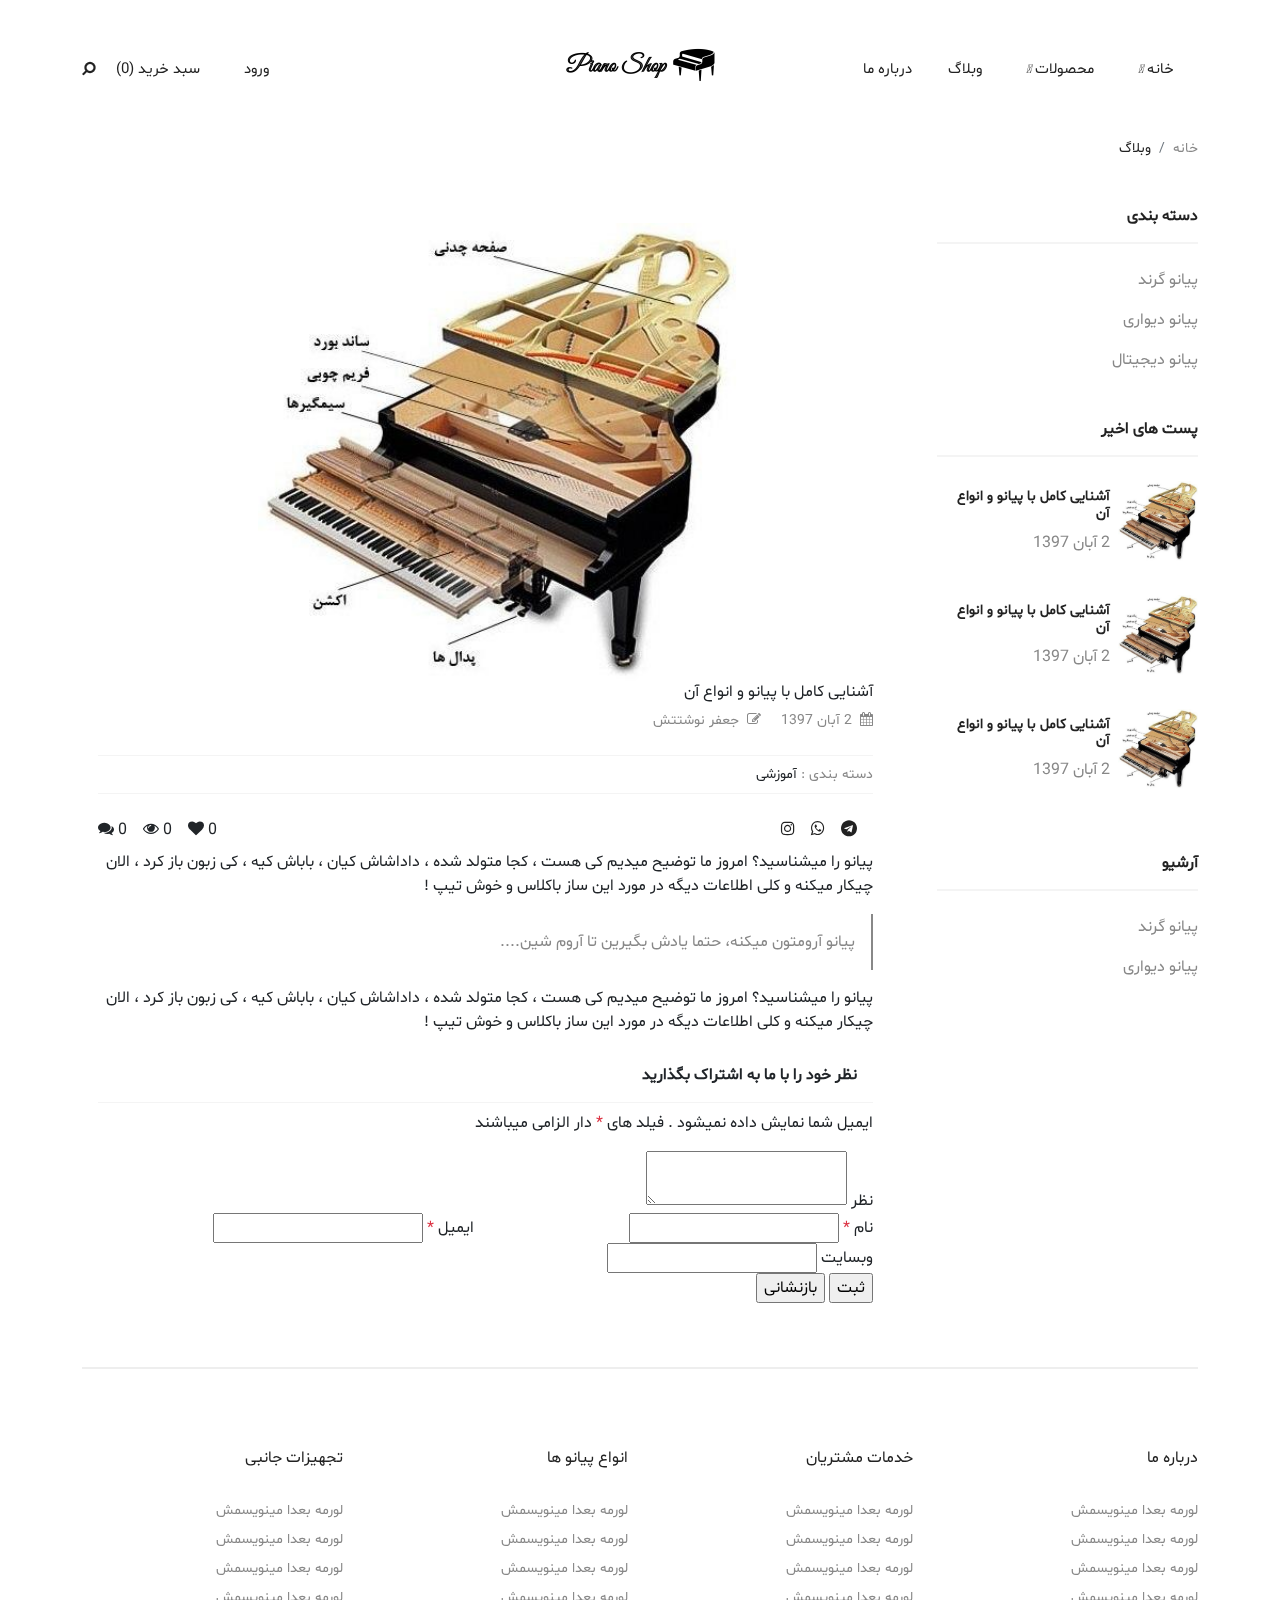
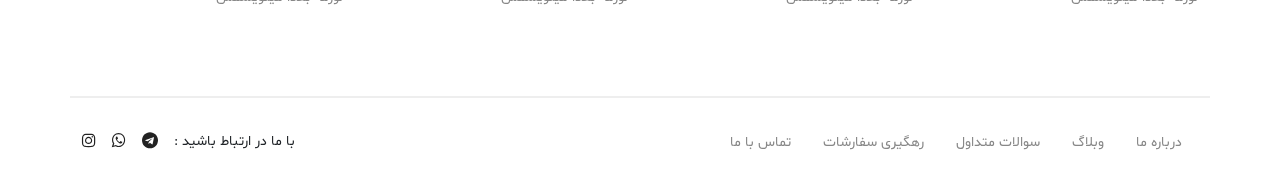
==== blogPost.html @ 102e7d86 "blog post page" ====
<!DOCTYPE html>
<html lang="ar" dir="rtl">

<head>
    <meta charset="utf-8" />
    <meta name="viewport" content="width=device-width, initial-scale=1.0">
    <link rel="stylesheet" href="https://pro.fontawesome.com/releases/v5.10.0/css/all.css" integrity="sha384-AYmEC3Yw5cVb3ZcuHtOA93w35dYTsvhLPVnYs9eStHfGJvOvKxVfELGroGkvsg+p" crossorigin="anonymous" />
    <link rel="stylesheet" href="wwwroot/css/bootstrap.min.css" rel="stylesheet" />
    <link rel="stylesheet" href="wwwroot/css/swiper-bundle.min.css" />
    <link rel="stylesheet" href="wwwroot/css/font-awesome.min.css" rel="stylesheet" />
    <link rel="stylesheet" href="wwwroot/css/starrr.css" rel="stylesheet" />
    <link rel="stylesheet" href="wwwroot/css/style.css" rel="stylesheet" />
    <title>خانه</title>
</head>

<body>
    <div class="container">
        <header class="row py-4 py-md-5 align-items-center position-relative">
            <nav class="col-6 col-md-5">
                <ul class="main-nav list-norm list-inline d-none d-md-block">
                    <li class="main-nav__item list-inline-item">
                        <a href="#" class="main-nav__link a-cus">
                            خانه
                            <i class="fas fa-chevron-down"></i>
                        </a>
                    </li>
                    <li class="main-nav__item list-inline-item">
                        <a href="#" class="main-nav__link a-cus">
                            محصولات
                            <i class="fas fa-chevron-down"></i>
                        </a>
                    </li>
                    <li class="main-nav__item list-inline-item">
                        <a href="#" class="main-nav__link a-cus">وبلاگ</a>
                    </li>
                    <li class="main-nav__item list-inline-item">
                        <a href="#" class="main-nav__link a-cus">درباره ما</a>
                    </li>
                </ul>
                <ul class="main-nav-mobile  list-norm  d-block d-md-none pb-5">
                    <li class="main-nav__item d-flex justify-content-evenly align-items-center py-4">
                        <i class="fas fa-times" id="btnCloseMobileNav"></i>
                        <img src="./wwwroot/img/logo-dark.png" alt="piano shop">
                    </li>
                    <li class="main-nav__item">
                        <a href="#" class="main-nav__link a-cus">
                            خانه
                            <i class="fas fa-chevron-down"></i>
                        </a>
                    </li>
                    <li class="main-nav__item">
                        <a href="#" class="main-nav__link a-cus">
                            محصولات
                            <i class="fas fa-chevron-down"></i>
                        </a>
                    </li>
                    <li class="main-nav__item">
                        <a href="#" class="main-nav__link a-cus">وبلاگ</a>
                    </li>
                    <li class="main-nav__item">
                        <a href="#" class="main-nav__link a-cus">درباره ما</a>
                    </li>
                    <li class="main-nav__item">
                        <a href="#" class="main-nav__link a-cus">ورود</a>
                    </li>
                    <li class="main-nav__item">
                        <a href="#" class="main-nav__link a-cus">
                            سبد خرید
                            (<span>0</span>)
                        </a>
                    </li>
                </ul>
                <a href="#" class="text-dark a-cus"><i class="fas fa-bars mx-3 hamber-icon d-block d-md-none"
                        id="hamberIcon"></i></a>
            </nav>
            <div class="col-6 col-md-2">
                <h1 class="logo-wrapper">
                    <img src="./wwwroot/img/logo-dark.png" alt="Piano shop" class="logo-wrapper__img d-block m-auto">
                    <span class="visually-hidden">piano shop</span>
                </h1>
            </div>
            <div class="col-12 col-md-5 d-none d-md-block">
                <ul class="main-nav list-norm list-inline text-start">
                    <li class="main-nav__item list-inline-item">
                        <a href="#" class="main-nav__link a-cus">ورود</a>
                    </li>
                    <li class="main-nav__item list-inline-item">
                        <a href="#" class="main-nav__link a-cus">
                            سبد خرید
                            (<span>0</span>)
                        </a>
                    </li>
                    <li class="main-nav__item list-inline-item">
                        <img src="./wwwroot/img/search.png" alt="">
                    </li>
                </ul>
            </div>
        </header>
        <div>
            <nav aria-label="breadcrumb">
                <ol class="breadcrumb breadcrumb-custom">
                    <li class="breadcrumb-item breadcrumb-custom__item " aria-current="page">خانه</li>
                    <li class="breadcrumb-item breadcrumb-custom__item active" aria-current="page">وبلاگ</li>
                </ol>
            </nav>
            <section class="row">
                <aside class="col-12 col-md-3">
                    <div class="widget">
                        <h3 class="widget__title">دسته بندی</h3>
                        <ul class="widget-list list-norm">
                            <li class="widget-list__item">
                                <a href="#" class="widget-list__link a-cus">پیانو گرند</a>
                            </li>
                            <li class="widget-list__item">
                                <a href="#" class="widget-list__link a-cus">پیانو دیواری</a>
                            </li>
                            <li class="widget-list__item">
                                <a href="#" class="widget-list__link a-cus">پیانو دیجیتال</a>
                            </li>
                        </ul>
                    </div>
                    <div class="widget">
                        <h3 class="widget__title">پست های اخیر</h3>
                        <ul class="widget-list list-norm">
                            <li class="widget-list__item">
                                <a href="#" class="widget-list__link a-cus">
                                    <figure class="d-flex">
                                        <img src="./wwwroot/img/piano.jpg" class="img-fluid widget-list__img">
                                        <figcaption class="widget-list__text d-flex flex-column justify-content-center p-2">
                                            <h3 class="widget-list__title">آشنایی کامل با پیانو و انواع آن</h3>
                                            <time class="widget-list__desc">2 آبان 1397</time>
                                        </figcaption>
                                    </figure>
                                </a>
                            </li>
                            <li class="widget-list__item">
                                <a href="#" class="widget-list__link a-cus">
                                    <figure class="d-flex">
                                        <img src="./wwwroot/img/piano.jpg" class="img-fluid widget-list__img">
                                        <figcaption class="widget-list__text d-flex flex-column justify-content-center p-2">
                                            <h3 class="widget-list__title">آشنایی کامل با پیانو و انواع آن</h3>
                                            <time class="widget-list__desc">2 آبان 1397</time>
                                        </figcaption>
                                    </figure>
                                </a>
                            </li>
                            <li class="widget-list__item">
                                <a href="#" class="widget-list__link a-cus">
                                    <figure class="d-flex">
                                        <img src="./wwwroot/img/piano.jpg" class="img-fluid widget-list__img">
                                        <figcaption class="widget-list__text d-flex flex-column justify-content-center p-2">
                                            <h3 class="widget-list__title">آشنایی کامل با پیانو و انواع آن</h3>
                                            <time class="widget-list__desc">2 آبان 1397</time>
                                        </figcaption>
                                    </figure>
                                </a>
                            </li>
                        </ul>
                    </div>
                    <div class="widget">
                        <h3 class="widget__title">آرشیو</h3>
                        <ul class="widget-list list-norm">
                            <li class="widget-list__item">
                                <a href="#" class="widget-list__link a-cus">پیانو گرند</a>
                            </li>
                            <li class="widget-list__item">
                                <a href="#" class="widget-list__link a-cus">پیانو دیواری</a>
                            </li>
                        </ul>
                    </div>
                </aside>
                <main class="col-12 col-md-9">
                    <div class="row">
                        <div class="col-12 ">
                            <article class="mb-5 mt-md-0">
                                <figure class="blog-post p-3 d-flex flex-column ">
                                    <img src="./wwwroot/img/piano.jpg" alt="ساختار و عملکرد فنی پیانو" class="blog-post__img">
                                    <figcaption class="blog-post__text me-4">
                                        <h2 class="blog-post__title">آشنایی کامل با پیانو و انواع آن</h2>
                                        <p class="blog-post__info mt-2 mb-4">
                                            <time class="blog-post__info-time ms-3">
                                                <i class="fa fa-calendar"></i>
                                                <span class="blog-post__info-text me-1">2 آبان 1397</span>
                                            </time>
                                            <span class="blog-post__info-editor ms-3">
                                                <i class="fa fa-edit"></i>
                                                <span class="blog-post__info-text me-1">جعفر نوشتتش</span>
                                            </span>
                                        </p>
                                        <p class="blog-post__cat-wrapper">
                                            دسته بندی :
                                            <span class="text-dark">آموزشی</span>
                                        </p>
                                        <div class="blog-post__add-info d-flex justify-content-between align-items-center py-2">
                                            <ul class="bottom-footer-left  d-flex align-items-center justify-content-center justify-content-md-start list-norm">
                                                <li class="bottom-footer-left__item">
                                                    <a href="#" class="a-cus bottom-footer-left__link"><i
                                                            class="fa fa-telegram" aria-hidden="true"></i></a>
                                                </li>
                                                <li class="bottom-footer-left__item bottom-footer-left__link">
                                                    <a href="#" class="a-cus"><i class="fa fa-whatsapp"
                                                            aria-hidden="true"></i></a>
                                                </li>
                                                <li class="bottom-footer-left__item bottom-footer-left__link">
                                                    <a href="#" class="a-cus"><i class="fa fa-instagram"
                                                            aria-hidden="true"></i></a>
                                                </li>
                                            </ul>
                                            <ul class="list-norm d-flex">
                                                <li class="pe-3">
                                                    <span>0</span>
                                                    <i class="fa fa-heart"></i>
                                                </li>
                                                <li class="pe-3">
                                                    <span>0</span>
                                                    <i class="fa fa-eye"></i>
                                                </li>
                                                <li class="pe-3">
                                                    <span>0</span>
                                                    <i class="fa fa-comments"></i>
                                                </li>
                                            </ul>
                                        </div>
                                        <p class="blog-post__para"> پیانو را میشناسید؟ امروز ما توضیح میدیم کی هست ، کجا متولد شده ، داداشاش کیان ، باباش کیه ، کی زبون باز کرد ، الان چیکار میکنه و کلی اطلاعات دیگه در مورد این ساز باکلاس و خوش تیپ !</p>
                                        <blockquote class="blog-post__quote">
                                            پیانو آرومتون میکنه، حتما یادش بگیرین تا آروم شین....
                                        </blockquote>
                                        <p class="blog-post__para"> پیانو را میشناسید؟ امروز ما توضیح میدیم کی هست ، کجا متولد شده ، داداشاش کیان ، باباش کیه ، کی زبون باز کرد ، الان چیکار میکنه و کلی اطلاعات دیگه در مورد این ساز باکلاس و خوش تیپ !</p>
                                        <section class="comment">
                                            <h3 class="comment__header"> نظر خود را با ما به اشتراک بگذارید</h3>
                                            <p>ایمیل شما نمایش داده نمیشود . فیلد های <span class="text-danger">*</span> دار الزامی میباشند</p>
                                            <form action="" method="post" class="row">
                                                <div class="col-12">
                                                    <label for="frm-comment__comment">نظر </label>
                                                    <textarea name="frm-comment__comment" id="frm-comment__comment"></textarea>
                                                </div>
                                                <div class="col-12 col-md-6">
                                                    <label for="frm-comment__name">نام <span class="text-danger">*</span></label>
                                                    <input type="text" name="frm-comment__name" id="frm-comment__name">
                                                </div>
                                                <div class="col-12 col-md-6">
                                                    <label for="frm-comment__email">ایمیل <span class="text-danger">*</span></label>
                                                    <input type="email" name="frm-comment__email" id="frm-comment__email">
                                                </div>
                                                <div class="col-12 col-md-6">
                                                    <label for="frm-comment__website">وبسایت</label>
                                                    <input type="text" name="frm-comment__website" id="frm-comment__website">
                                                </div>
                                                <div class="col-12">
                                                    <input type="submit" value="ثبت">
                                                    <input type="reset" value="بازنشانی">
                                                </div>
                                            </form>
                                        </section>
                                    </figcaption>
                                </figure>
                            </article>
                        </div>
                    </div>
                </main>
            </section>
        </div>
        <footer>
            <section class="top-footer">
                <div class="row">
                    <div class="col-6 col-md-3 text-center text-md-end">
                        <ul class="list-norm top-footer-list mb-5 mb-md-0">
                            <li class="top-footer-list__item">
                                <h2 class="top-footer-list__title">
                                    درباره ما
                                </h2>
                            </li>
                            <li class="top-footer-list__item">
                                <a href="#" class="a-cus top-footer-list__link">
                                    لورمه بعدا مینویسمش
                                </a>
                            </li>
                            <li class="top-footer-list__item">
                                <a href="#" class="a-cus top-footer-list__link">
                                    لورمه بعدا مینویسمش
                                </a>
                            </li>
                            <li class="top-footer-list__item">
                                <a href="#" class="a-cus top-footer-list__link">
                                    لورمه بعدا مینویسمش
                                </a>
                            </li>
                            <li class="top-footer-list__item">
                                <a href="#" class="a-cus top-footer-list__link">
                                    لورمه بعدا مینویسمش
                                </a>
                            </li>
                        </ul>
                    </div>
                    <div class="col-6 col-md-3 text-center text-md-end">
                        <ul class="list-norm top-footer-list mb-5 mb-md-0">
                            <li class="top-footer-list__item">
                                <h2 class="top-footer-list__title">
                                    خدمات مشتریان
                                </h2>
                            </li>
                            <li class="top-footer-list__item">
                                <a href="#" class="a-cus top-footer-list__link">
                                    لورمه بعدا مینویسمش
                                </a>
                            </li>
                            <li class="top-footer-list__item">
                                <a href="#" class="a-cus top-footer-list__link">
                                    لورمه بعدا مینویسمش
                                </a>
                            </li>
                            <li class="top-footer-list__item">
                                <a href="#" class="a-cus top-footer-list__link">
                                    لورمه بعدا مینویسمش
                                </a>
                            </li>
                            <li class="top-footer-list__item">
                                <a href="#" class="a-cus top-footer-list__link">
                                    لورمه بعدا مینویسمش
                                </a>
                            </li>
                        </ul>
                    </div>
                    <div class="col-6 col-md-3 text-center text-md-end">
                        <ul class="list-norm top-footer-list mb-5 mb-md-0">
                            <li class="top-footer-list__item">
                                <h2 class="top-footer-list__title">
                                    انواع پیانو ها
                                </h2>
                            </li>
                            <li class="top-footer-list__item">
                                <a href="#" class="a-cus top-footer-list__link">
                                    لورمه بعدا مینویسمش
                                </a>
                            </li>
                            <li class="top-footer-list__item">
                                <a href="#" class="a-cus top-footer-list__link">
                                    لورمه بعدا مینویسمش
                                </a>
                            </li>
                            <li class="top-footer-list__item">
                                <a href="#" class="a-cus top-footer-list__link">
                                    لورمه بعدا مینویسمش
                                </a>
                            </li>
                            <li class="top-footer-list__item">
                                <a href="#" class="a-cus top-footer-list__link">
                                    لورمه بعدا مینویسمش
                                </a>
                            </li>
                        </ul>
                    </div>
                    <div class="col-6 col-md-3 text-center text-md-end">
                        <ul class="list-norm top-footer-list mb-5 mb-md-0">
                            <li class="top-footer-list__item">
                                <h2 class="top-footer-list__title">
                                    تجهیزات جانبی
                                </h2>
                            </li>
                            <li class="top-footer-list__item">
                                <a href="#" class="a-cus top-footer-list__link">
                                    لورمه بعدا مینویسمش
                                </a>
                            </li>
                            <li class="top-footer-list__item">
                                <a href="#" class="a-cus top-footer-list__link">
                                    لورمه بعدا مینویسمش
                                </a>
                            </li>
                            <li class="top-footer-list__item">
                                <a href="#" class="a-cus top-footer-list__link">
                                    لورمه بعدا مینویسمش
                                </a>
                            </li>
                            <li class="top-footer-list__item">
                                <a href="#" class="a-cus top-footer-list__link">
                                    لورمه بعدا مینویسمش
                                </a>
                            </li>
                        </ul>
                    </div>
                </div>
            </section>
            <section class="bottom-footer row">
                <div class="col-12 col-md-6">
                    <ul class="bottom-footer-right d-flex flex-wrap justify-content-center justify-content-md-start mb-4 mb-md-0 list-norm">
                        <li class="bottom-footer-right__item">
                            <a href="#" class="a-cus bottom-footer-right__link">درباره ما</a>
                        </li>
                        <li class="bottom-footer-right__item">
                            <a href="#" class="a-cus bottom-footer-right__link">وبلاگ</a>
                        </li>
                        <li class="bottom-footer-right__item">
                            <a href="#" class="a-cus bottom-footer-right__link">سوالات متداول</a>
                        </li>
                        <li class="bottom-footer-right__item">
                            <a href="#" class="a-cus bottom-footer-right__link">رهگیری سفارشات</a>
                        </li>
                        <li class="bottom-footer-right__item">
                            <a href="#" class="a-cus bottom-footer-right__link">تماس با ما</a>
                        </li>
                    </ul>
                </div>
                <div class="col-12 col-md-6">
                    <ul class="bottom-footer-left  d-flex align-items-center justify-content-center justify-content-md-end list-norm">
                        <li class="bottom-footer-left__item">
                            با ما در ارتباط باشید :
                        </li>
                        <li class="bottom-footer-left__item">
                            <a href="#" class="a-cus bottom-footer-left__link"><i class="fa fa-telegram"
                                    aria-hidden="true"></i></a>
                        </li>
                        <li class="bottom-footer-left__item bottom-footer-left__link">
                            <a href="#" class="a-cus"><i class="fa fa-whatsapp" aria-hidden="true"></i></a>
                        </li>
                        <li class="bottom-footer-left__item bottom-footer-left__link">
                            <a href="#" class="a-cus"><i class="fa fa-instagram" aria-hidden="true"></i></a>
                        </li>
                    </ul>
                </div>
            </section>
        </footer>
    </div>

    <script src="./wwwroot/js/jquery-3.6.0.min.js"></script>
    <script src="./wwwroot/js/swiper-bundle.min.js"></script>
    <script src="./wwwroot/js/starrr.js"></script>
    <script src="wwwroot/js/script.js"></script>
    <script>
    </script>
</body>

</html>
---- wwwroot/css/starrr.css ----
.starrr {
    display: inline-block;
}

.starrr a {
    font-size: 16px;
    padding: 0 1px;
    cursor: pointer;
    color: #FA9D4C;
    text-decoration: none;
}
---- wwwroot/css/style.css ----
/*---------------------|normalize|--------------------*/

:root {
    --primary-color: #222222;
    --secoundary-color: #888888;
    --primary-background-color: #f4f4f4;
    --focused-border-bottom: 1px solid #222222;
    --line-eee: 2px solid #eeeeee;
    --main-transition: 0.2s ease-in-out all;
}

@font-face {
    font-family: "IRANSansWeb";
    src: url(../font/IRANSansWeb.eot);
    src: url(../font/IRANSansWeb.eot) format("embedded-opentype"), url(../font/IRANSansWeb.woff) format("woff"), url(../font/IRANSansWeb.ttf) format("truetype");
    font-weight: 400;
    font-style: normal;
}

@font-face {
    font-family: "shabnam-bold";
    src: url(../font/Shabnam-Bold.eot);
    src: url(../font/Shabnam-Bold.eot) format("embedded-opentype"), url(../font/Shabnam-Bold.woff) format("woff"), url(../font/Shabnam-Bold.ttf) format("truetype");
    font-weight: 400;
    font-style: normal;
}

@font-face {
    font-family: "shabnam";
    src: url(../font/Shabnam.eot);
    src: url(../font/Shabnam.eot) format("embedded-opentype"), url(../font/Shabnam.woff) format("woff"), url(../font/Shabnam.ttf) format("truetype");
    font-weight: 400;
    font-style: normal;
}

html {
    box-sizing: border-box;
}

*,
*:before,
*:after {
    box-sizing: inherit;
}

*,
body {
    font-family: shabnam;
}

.img-normal {
    max-width: 100%;
    display: block;
}

.a-cus {
    text-decoration: none;
    color: inherit;
}

.a-cus:hover {
    color: inherit;
}

.btn-cus {
    display: table;
    border-bottom: 2px solid var(--primary-color);
    padding-bottom: .2rem;
}

.btn-cus--black {
    width: 150px;
    color: #fff;
    background-color: var(--primary-color);
    border: 2px solid transparent;
    transition: .2s ease-in-out all;
}

.btn-cus--black:hover.btn-cus--hover {
    color: var(--primary-color);
    background-color: transparent;
    border: 2px solid var(--primary-color);
}

.list-norm {
    list-style-type: none;
    margin: 0;
    padding: 0;
}


/*---------------------|header|--------------------*/

.main-nav__link {
    padding: 0 1rem;
    font-size: 15px;
    transition: var(--main-transition);
    color: var(--primary-color);
}

.main-nav__link:hover {
    color: var(--secoundary-color);
}

.main-nav__link>i {
    font-size: 12px;
}

.main-nav-mobile {
    position: fixed;
    top: 0;
    left: 0;
    right: 0;
    background-color: var(--primary-background-color);
    transform: translate3d(0, -100%, 0);
    border-bottom: 2px solid #dadada;
    z-index: 100;
    transition: var(--main-transition);
}

.main-nav-mobile .main-nav__link {
    display: block;
    padding: 1rem 0;
    text-align: center;
}

.hamber-icon {
    font-size: 20px;
}


/*---------------------|index page|--------------------*/


/* hero section*/

.hero {
    background-color: var(--primary-background-color);
    max-height: 629px;
    overflow: hidden;
    display: flex;
    flex-direction: column;
    justify-content: space-between;
    padding: 3rem 0;
}

.hero .swiper {
    width: 100%;
    height: 100%;
}

.hero .swiper-buttons {
    padding-top: 3rem;
}

.hero .swiper-btn-next,
.hero .swiper-btn-prev {
    font-size: 16px;
}

.hero-right {
    width: 70%;
    margin: 0 auto;
}

.hero-right__title {
    font-size: 20px;
    line-height: 2rem;
}

@media screen and (min-width: 48rem) {
    .hero-right__title {
        font-size: 30px;
        line-height: 3rem;
    }
}

.hero-right__desc {
    font-size: 13px;
    line-height: 1.5rem;
    color: #888;
}

.hero-left__img-wrapper {
    margin: 0 auto;
    width: 70%;
}


/* category section */

.cat-header-menu__link {
    color: var(--secoundary-color);
    margin: 0 0 0 1rem;
    transition: var(--main-transition);
}

.cat-header-menu__link.focused {
    border-bottom: 2px solid var(--primary-color);
    color: var(--primary-color);
}

.swiper-slider2-content {
    display: flex;
    flex-direction: column;
}

.swiper-slider2__img-wrapper {
    background-color: var(--primary-background-color);
    padding: 3rem;
    margin-bottom: 2rem;
}

.swiper-slider2__img-desc {
    top: .7rem;
}

.swiper-slider2__title {
    font-size: 16px;
    font-weight: bold;
}

.swiper-slider2__link {
    display: table;
    margin: 0 auto;
    border-bottom: 2px solid var(--primary-color);
    padding-bottom: .2rem;
}

.swiper-slider2__price {
    font-weight: bold;
}

.swiper-slider2__price-deleted {
    color: var(--secoundary-color);
    font-size: 14px;
    text-decoration: line-through;
}

.swiper-slider2__bestprice {
    font-weight: bold;
}

.starrr a {
    color: var(--primary-color);
}


/* cta */

.cta {
    padding: 2rem 6rem;
    margin: 5rem 0;
    background-color: var(--primary-background-color);
}

.cta__title {
    font-size: 20px;
    font-weight: bold;
}

.cta__desc {
    font-size: 14px;
}

.cta__img-wrapper {}

@media screen and (min-width:48rem) {
    .cta__img-wrapper {
        position: absolute;
        bottom: 0;
        width: 20rem;
    }
}


/* newsletter */

.newsletter {
    background-color: var(--primary-background-color);
    padding: 7rem 2rem;
    text-align: center;
    margin: 5rem 0;
}

.newsletter__title {
    font-weight: bolder;
    font-size: 36px;
    color: var(--primary-color);
}

.newsletter__para {
    font-size: 14px;
    color: var(--secoundary-color);
}

.newsletter-form {
    max-width: 600px;
    margin: 0 auto;
}

.newsletters-form__input {
    background-color: #fff;
    border: none;
    outline: none;
    border: 2px solid transparent;
    transition: var(--main-transition);
}

.newsletters-form__input:focus {
    border: 2px solid var(--secoundary-color);
}


/* brands */

.brands {
    margin: 5rem 0;
}

.swiper-slider3 .swiper-wrapper {
    align-items: center;
}

.swiper-slider3__img-wrapper {
    width: 160px;
    /* height: 160px; */
}

.swiper-slider3__img-wrapper img {
    filter: invert(82%) sepia(6%) saturate(6%) hue-rotate(126deg) brightness(91%) contrast(91%);
    transition: var(--main-transition);
}

.swiper-slider3__img-wrapper img:hover {
    filter: none;
}


/*---------------------|blogs page|--------------------*/

.breadcrumb-custom {
    padding-bottom: 2rem;
}

.breadcrumb-custom__item {
    color: var(--secoundary-color);
    font-size: 14px;
}

.breadcrumb-custom__item::before {
    float: right !important;
    padding-left: 0.5rem !important;
}

.breadcrumb-custom__item.active {
    color: var(--primary-color);
}


/* sidebar */

.widget {
    margin-bottom: 2rem;
}

.widget__title {
    font-size: 16px;
    color: var(--primary-color);
    font-weight: bold;
    padding-bottom: 1rem;
    border-bottom: 2px solid var(--primary-background-color);
}

.widget-list {
    padding: .5rem 0;
}

.widget-list__item {
    padding: .5rem 0;
    color: var(--secoundary-color);
}

.widget-list__img {
    width: 80px;
    height: 80px;
}

.widget-list__title {
    font-size: 14px;
    color: var(--primary-color);
    font-weight: bold;
}


/* blog items */

.blog-item {
    border-bottom: 2px solid var(--primary-background-color);
    background-color: var(--primary-background-color);
}

.blog-item__img {
    width: 60%;
    display: block;
    margin: 0 auto;
    mix-blend-mode: darken;
}

@media screen and (min-width:48rem) {}

.blog-item__title {
    font-size: 14px;
    color: var(--primary-color);
    font-weight: bold;
}

.blog-item__info {
    color: var(--secoundary-color);
    font-size: 14px;
}

.blog-item__info .blog-item__info-text {
    font-style: italic;
}

.blog-item__para {
    color: var(--secoundary-color);
}


/*---------------------|blog posts page|--------------------*/

.blog-post__img {
    width: 60%;
    display: block;
    margin: 0 auto;
    mix-blend-mode: darken;
    max-height: 500px;
}

.blog-post__cat-wrapper {
    font-size: 14px;
    color: var(--secoundary-color);
    border-bottom: 1px solid var(--primary-background-color);
    border-top: 1px solid var(--primary-background-color);
    padding: .5rem 0;
}

.blog-post__title {
    font-size: 16px;
}

.blog-post__info {
    color: var(--secoundary-color);
    font-size: 14px;
}

.blog-post__quote {
    color: var(--secoundary-color);
    border-right: 2px solid var(--secoundary-color);
    padding: 1rem;
}

.comment__header {
    font-size: 16px;
    border-bottom: 1px solid var(--primary-background-color);
    padding: 1rem;
    font-weight: bold;
}


/*---------------------|footer|--------------------*/

.top-footer {
    border-top: var(--line-eee);
    padding: 5rem 0;
}

.top-footer-list__title {
    font-size: 16px;
    color: var(--primary-color);
    margin-bottom: 2rem;
}

.top-footer-list__item {
    color: var(--secoundary-color);
    font-size: 14px;
    margin-bottom: 0.5rem;
}

.bottom-footer {
    border-top: var(--line-eee);
    padding: 2rem 0;
}

.bottom-footer-right__link {
    padding: 0 1rem;
    font-size: 14px;
    color: var(--secoundary-color);
    transition: var(--main-transition);
}

.bottom-footer-right__link:hover {
    color: var(--primary-color);
}

.bottom-footer-left__item {
    font-size: 14px;
}

.bottom-footer-left__link {
    font-size: 16px;
    padding-right: 1rem;
    color: var(--primary-color);
    transition: var(--main-transition);
}

.bottom-footer-left__link:hover {
    color: var(--secoundary-color);
}
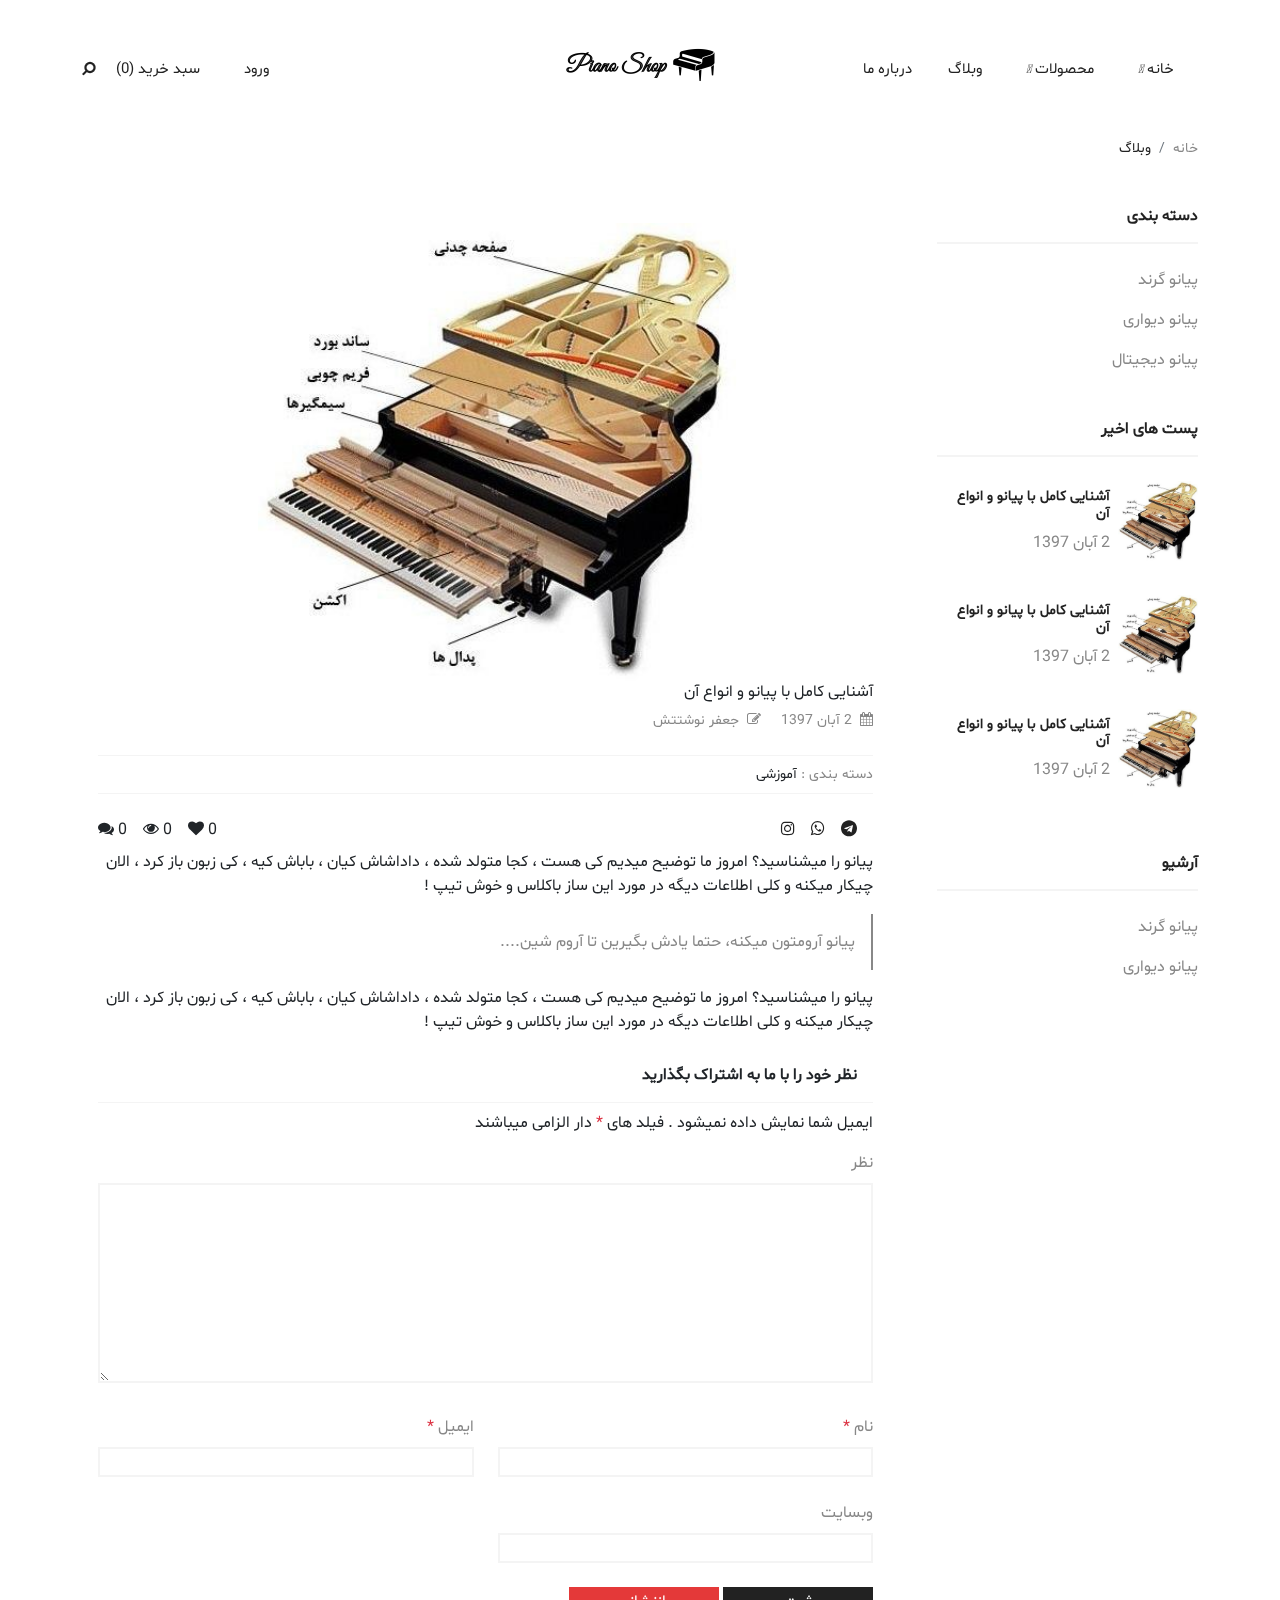
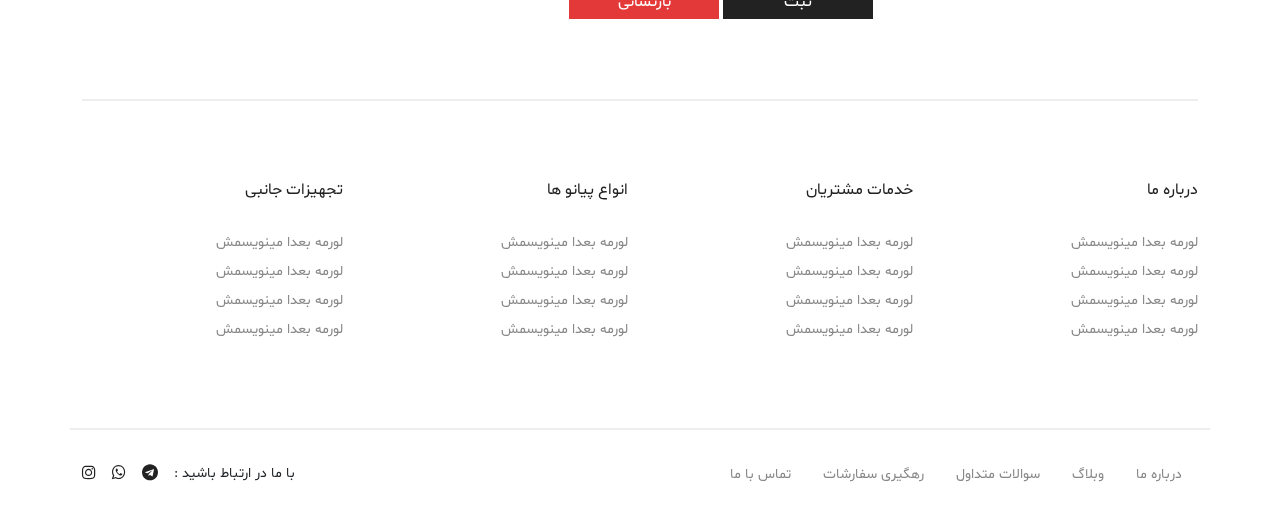
==== commit 31ed5268: "finish blog posts page - 1400.8.28" ====
--- a/blogPost.html
+++ b/blogPost.html
@@ -103,7 +103,7 @@
                     <li class="breadcrumb-item breadcrumb-custom__item active" aria-current="page">وبلاگ</li>
                 </ol>
             </nav>
-            <section class="row">
+            <section class="row flex-column-reverse flex-md-row">
                 <aside class="col-12 col-md-3">
                     <div class="widget">
                         <h3 class="widget__title">دسته بندی</h3>
@@ -229,26 +229,26 @@
                                         <section class="comment">
                                             <h3 class="comment__header"> نظر خود را با ما به اشتراک بگذارید</h3>
                                             <p>ایمیل شما نمایش داده نمیشود . فیلد های <span class="text-danger">*</span> دار الزامی میباشند</p>
-                                            <form action="" method="post" class="row">
+                                            <form action="" method="post" class="row form">
                                                 <div class="col-12">
-                                                    <label for="frm-comment__comment">نظر </label>
-                                                    <textarea name="frm-comment__comment" id="frm-comment__comment"></textarea>
+                                                    <label for="frm-comment__comment" class="form__label">نظر </label>
+                                                    <textarea name="frm-comment__comment" id="frm-comment__comment" class="form__input form__input--textarea"></textarea>
                                                 </div>
                                                 <div class="col-12 col-md-6">
-                                                    <label for="frm-comment__name">نام <span class="text-danger">*</span></label>
-                                                    <input type="text" name="frm-comment__name" id="frm-comment__name">
+                                                    <label for="frm-comment__name" class="form__label">نام <span class="text-danger">*</span></label>
+                                                    <input type="text" name="frm-comment__name" id="frm-comment__name" class="form__input">
                                                 </div>
                                                 <div class="col-12 col-md-6">
-                                                    <label for="frm-comment__email">ایمیل <span class="text-danger">*</span></label>
-                                                    <input type="email" name="frm-comment__email" id="frm-comment__email">
+                                                    <label for="frm-comment__email" class="form__label">ایمیل <span class="text-danger">*</span></label>
+                                                    <input type="email" name="frm-comment__email" id="frm-comment__email" class="form__input">
                                                 </div>
                                                 <div class="col-12 col-md-6">
-                                                    <label for="frm-comment__website">وبسایت</label>
-                                                    <input type="text" name="frm-comment__website" id="frm-comment__website">
+                                                    <label for="frm-comment__website" class="form__label">وبسایت</label>
+                                                    <input type="text" name="frm-comment__website" id="frm-comment__website" class="form__input">
                                                 </div>
                                                 <div class="col-12">
-                                                    <input type="submit" value="ثبت">
-                                                    <input type="reset" value="بازنشانی">
+                                                    <input type="submit" value="ثبت" class="btn-cus btn-cus--black btn-cus--hover d-inline-block mb-3">
+                                                    <input type="reset" value="بازنشانی" class="btn-cus btn-cus--red btn-cus--hover d-inline-block">
                                                 </div>
                                             </form>
                                         </section>
--- a/wwwroot/css/style.css
+++ b/wwwroot/css/style.css
@@ -2,6 +2,7 @@
 
 :root {
     --primary-color: #222222;
+    --red-color: #e43939;
     --secoundary-color: #888888;
     --primary-background-color: #f4f4f4;
     --focused-border-bottom: 1px solid #222222;
@@ -69,7 +70,7 @@
 }
 
 .btn-cus--black {
-    width: 150px;
+    min-width: 150px;
     color: #fff;
     background-color: var(--primary-color);
     border: 2px solid transparent;
@@ -80,6 +81,20 @@
     color: var(--primary-color);
     background-color: transparent;
     border: 2px solid var(--primary-color);
+}
+
+.btn-cus--red {
+    min-width: 150px;
+    color: #fff;
+    background-color: var(--red-color);
+    border: 2px solid transparent;
+    transition: .2s ease-in-out all;
+}
+
+.btn-cus--red:hover.btn-cus--hover {
+    color: var(--red-color);
+    background-color: transparent;
+    border: 2px solid var(--red-color);
 }
 
 .list-norm {
@@ -469,6 +484,22 @@
     font-weight: bold;
 }
 
+.form__label {
+    display: block;
+    color: var(--secoundary-color);
+    margin-bottom: .5rem;
+}
+
+.form__input {
+    width: 100%;
+    border: 2px solid var(--primary-background-color);
+    margin-bottom: 1.5rem;
+}
+
+.form__input--textarea {
+    height: 200px;
+}
+
 
 /*---------------------|footer|--------------------*/
 
